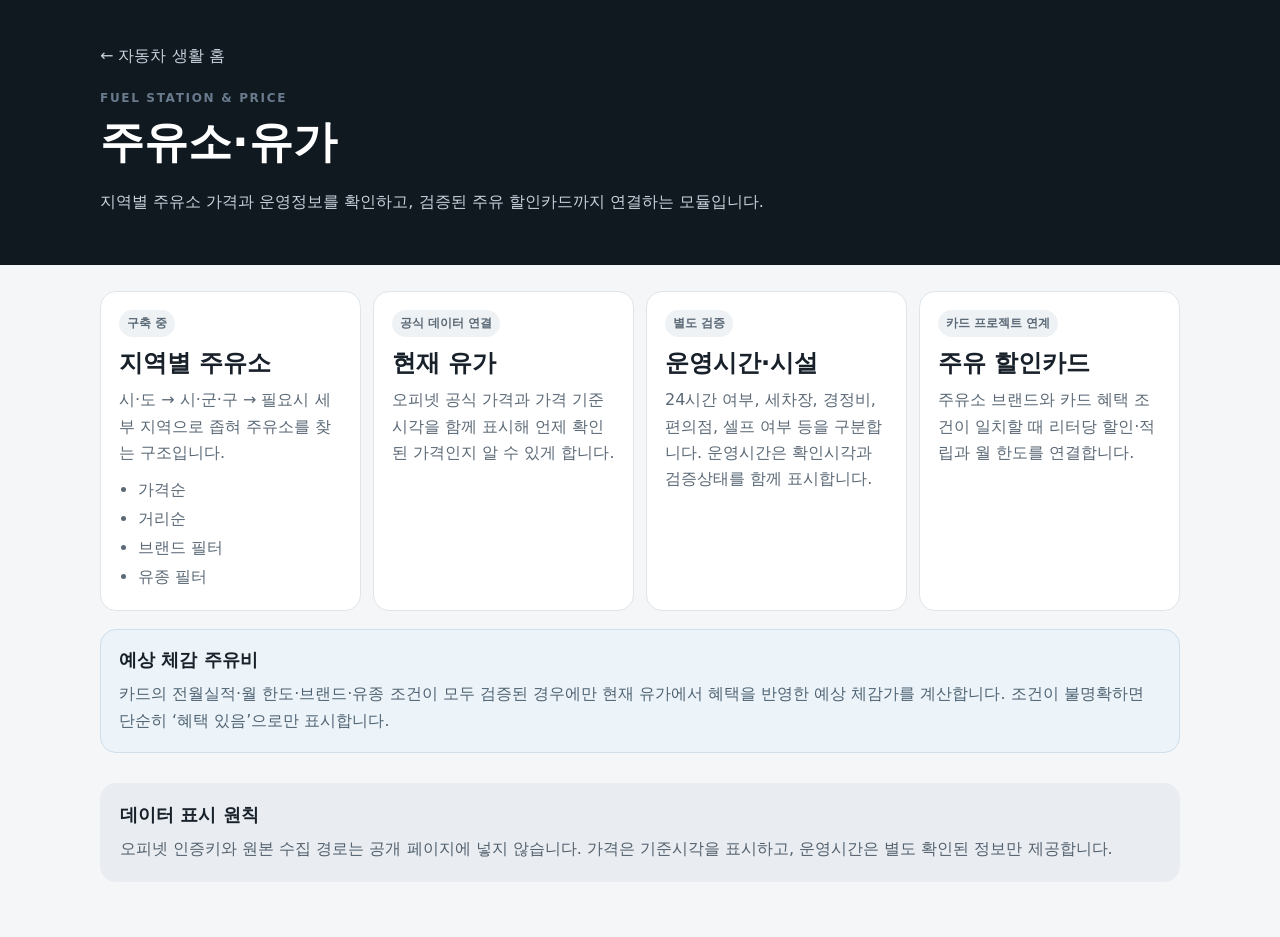
==== fuel/index.html @ f7895297 "Add fuel and vehicle purchase service categories" ====
<!doctype html>
<html lang="ko">
<head>
  <meta charset="utf-8">
  <meta name="viewport" content="width=device-width,initial-scale=1">
  <meta name="description" content="지역별 주유소 위치, 유가, 운영정보와 주유 할인카드를 연결하는 자동차 생활 가이드">
  <title>주유소·유가 가이드</title>
  <link rel="stylesheet" href="../styles.css?v=20261010a">
</head>
<body>
  <header class="module-hero">
    <div class="wrap">
      <a class="back-link" href="../">← 자동차 생활 홈</a>
      <p class="eyebrow">FUEL STATION & PRICE</p>
      <h1>주유소·유가</h1>
      <p class="hero-copy">지역별 주유소 가격과 운영정보를 확인하고, 검증된 주유 할인카드까지 연결하는 모듈입니다.</p>
    </div>
  </header>
  <main class="wrap module-main">
    <section class="module-grid">
      <article class="module-card">
        <span class="status-chip">구축 중</span>
        <h2>지역별 주유소</h2>
        <p>시·도 → 시·군·구 → 필요시 세부 지역으로 좁혀 주유소를 찾는 구조입니다.</p>
        <ul class="module-list"><li>가격순</li><li>거리순</li><li>브랜드 필터</li><li>유종 필터</li></ul>
      </article>
      <article class="module-card">
        <span class="status-chip">공식 데이터 연결</span>
        <h2>현재 유가</h2>
        <p>오피넷 공식 가격과 가격 기준시각을 함께 표시해 언제 확인된 가격인지 알 수 있게 합니다.</p>
      </article>
      <article class="module-card">
        <span class="status-chip">별도 검증</span>
        <h2>운영시간·시설</h2>
        <p>24시간 여부, 세차장, 경정비, 편의점, 셀프 여부 등을 구분합니다. 운영시간은 확인시각과 검증상태를 함께 표시합니다.</p>
      </article>
      <article class="module-card">
        <span class="status-chip">카드 프로젝트 연계</span>
        <h2>주유 할인카드</h2>
        <p>주유소 브랜드와 카드 혜택 조건이 일치할 때 리터당 할인·적립과 월 한도를 연결합니다.</p>
      </article>
    </section>

    <section class="module-note">
      <h2>예상 체감 주유비</h2>
      <p>카드의 전월실적·월 한도·브랜드·유종 조건이 모두 검증된 경우에만 현재 유가에서 혜택을 반영한 예상 체감가를 계산합니다. 조건이 불명확하면 단순히 ‘혜택 있음’으로만 표시합니다.</p>
    </section>

    <section class="safety-note">
      <h2>데이터 표시 원칙</h2>
      <p>오피넷 인증키와 원본 수집 경로는 공개 페이지에 넣지 않습니다. 가격은 기준시각을 표시하고, 운영시간은 별도 확인된 정보만 제공합니다.</p>
    </section>
  </main>
</body>
</html>
---- styles.css ----
*{box-sizing:border-box}html{font-family:Inter,Pretendard,"Noto Sans KR",system-ui,-apple-system,sans-serif;color:#18202a;background:#f4f6f8}body{margin:0}.wrap{width:min(1080px,calc(100% - 36px));margin:0 auto}.hero,.detail-hero{background:#101820;color:white;padding:54px 0 38px}.eyebrow{font-size:12px;font-weight:800;letter-spacing:.14em;color:#6a7b8d;margin:0 0 8px}.hero .eyebrow,.detail-hero .eyebrow{color:#9fb2c5}.hero h1,.detail-hero h1{font-size:clamp(30px,5vw,48px);margin:0}.hero-copy{color:#c8d2dc;max-width:760px;line-height:1.7}.search-box{display:block;margin-top:24px}.search-box input{width:100%;font:inherit;font-size:17px;padding:16px 18px;border:0;border-radius:14px;outline:none}.toolbar{padding:24px 0 14px}.tabs,.topic-strip{display:flex;gap:8px;flex-wrap:wrap}.tab,.topic-strip button{border:1px solid #d8dee5;background:white;border-radius:999px;padding:10px 15px;cursor:pointer}.tab.is-active{background:#16212c;color:white;border-color:#16212c}.selects{display:grid;grid-template-columns:repeat(3,1fr);gap:10px;margin-top:14px}.selects select{font:inherit;padding:12px;border:1px solid #d8dee5;border-radius:10px;background:white}.topic-strip{padding:6px 0 24px}.section-head{display:flex;align-items:end;justify-content:space-between;margin:10px 0 14px}.section-head h2{margin:0}.count{color:#687787}.cards{display:grid;grid-template-columns:repeat(auto-fit,minmax(235px,1fr));gap:13px}.card-link{display:block;color:inherit;text-decoration:none;border-radius:16px}.card{height:100%;background:white;border:1px solid #e0e5ea;border-radius:16px;padding:18px;box-shadow:0 1px 0 rgba(0,0,0,.02);transition:transform .16s ease,border-color .16s ease,box-shadow .16s ease}.card-link:hover .card{transform:translateY(-2px);border-color:#a9bfd2;box-shadow:0 8px 24px rgba(16,24,32,.08)}.card-link:focus-visible{outline:3px solid #79a8cf;outline-offset:3px}.card-link:focus-visible .card{border-color:#79a8cf}.pill{display:inline-block;font-size:12px;font-weight:700;padding:5px 8px;border-radius:999px;background:#eef2f5;color:#526170}.priority{background:#e8f2ff;color:#175ca6}.card h3{font-size:19px;margin:12px 0 5px}.generation{font-weight:700}.meta{color:#6c7885;font-size:14px;margin-top:6px}.aliases{color:#82909e;font-size:13px;line-height:1.6;margin-top:10px}.card-action{display:inline-block;margin-top:16px;color:#174f84;font-weight:750}.card-link:hover .card-action{text-decoration:underline}.safety-note{background:#e9edf1;border-radius:16px;padding:20px;margin:30px 0 55px}.safety-note h2{font-size:18px;margin:0 0 8px}.safety-note p{margin:0;line-height:1.7;color:#53606d}.empty{grid-column:1/-1;background:white;border-radius:16px;padding:30px;text-align:center;color:#697785}.sr-only{position:absolute;width:1px;height:1px;padding:0;margin:-1px;overflow:hidden;clip:rect(0,0,0,0);white-space:nowrap;border:0}
.back-link{display:inline-block;color:#c8d2dc;text-decoration:none;margin-bottom:24px}.detail-main{padding-top:24px}.detail-panel,.recall-card{background:white;border:1px solid #e0e5ea;border-radius:18px;padding:22px;margin-bottom:16px}.detail-panel h2,.recall-card h2{margin:0 0 8px}.detail-panel p,.recall-card p{line-height:1.7;color:#52606e}.status-row{display:flex;align-items:center;gap:8px;margin-top:12px}.status-dot{width:9px;height:9px;border-radius:50%;background:#d89114}.recall-card{display:grid;grid-template-columns:1fr auto;gap:24px;border-color:#f0c36a;background:#fffaf0}.recall-side{display:flex;flex-direction:column;align-items:flex-end;justify-content:center;gap:10px}.recall-status{font-weight:800;color:#7b5310}.disabled-action{border:1px solid #d9c79f;background:#f8f1e4;color:#81755d;border-radius:10px;padding:10px 12px}.maintenance-grid{display:grid;grid-template-columns:repeat(auto-fit,minmax(260px,1fr));gap:12px}.maintenance-card{background:white;border:1px solid #e0e5ea;border-radius:16px;padding:18px}.maintenance-top{display:flex;flex-wrap:wrap;gap:6px}.maintenance-card h3{margin:14px 0 7px}.maintenance-card p{color:#5a6875;line-height:1.65;margin:0 0 12px}.safety-pill{font-size:12px;font-weight:800;border-radius:999px;padding:5px 8px}.safety-owner{background:#eaf6ee;color:#2e6d42}.safety-shop{background:#fff2d9;color:#7a5614}.safety-pro{background:#f7e7e7;color:#8a3535}.source-tags{display:flex;flex-wrap:wrap;gap:8px;margin-top:12px}.source-tags span{background:#eef2f5;border-radius:999px;padding:8px 11px;font-size:13px;color:#4d5b68}
@media(max-width:680px){.hero,.detail-hero{padding-top:38px}.selects{grid-template-columns:1fr}.section-head{align-items:start;flex-direction:column;gap:4px}.recall-card{grid-template-columns:1fr}.recall-side{align-items:flex-start}}

.recall-records{display:grid;gap:10px;margin-top:16px}.recall-record{background:#fff;border:1px solid #ecd9ae;border-radius:12px;padding:14px}.recall-record-head{display:flex;gap:12px;justify-content:space-between;align-items:flex-start}.recall-record-head span{font-size:12px;color:#8b7650;white-space:nowrap}.recall-record p{margin:8px 0;color:#5f5544}.remedy{font-size:14px;color:#5c513f}.recall-record .meta{margin-top:6px}
@media(max-width:680px){.recall-record-head{flex-direction:column;gap:4px}}

.video-groups{display:grid;grid-template-columns:1fr 1fr;gap:14px;margin-bottom:24px}.video-group{background:white;border:1px solid #e0e5ea;border-radius:18px;padding:18px}.video-group>h3{margin:0 0 8px}.video-preferred{font-size:13px;color:#647382;margin-bottom:12px}.video-list{display:grid;gap:10px}.video-card{border:1px solid #e1e6eb;border-radius:14px;padding:14px;background:#fafbfc}.video-top{display:flex;gap:6px;flex-wrap:wrap}.video-card h3{margin:10px 0 4px;font-size:16px}.video-channel{font-size:13px;font-weight:700;color:#566574;margin:0 0 8px}.video-summary{font-size:14px;color:#64717d;line-height:1.55;margin:0}.video-metrics{display:flex;gap:8px;flex-wrap:wrap;margin-top:10px}.video-metrics span{font-size:12px;color:#596775;background:#eef2f5;border-radius:999px;padding:5px 8px}.video-link{color:inherit;text-decoration:none}.video-link:hover .video-card{border-color:#aac7df}.video-empty{border:1px dashed #ccd5dd;border-radius:12px;padding:18px;color:#71808e;text-align:center;font-size:14px}
@media(max-width:760px){.video-groups{grid-template-columns:1fr}}

.spec-summary{display:grid;gap:8px;margin:14px 0}.spec-row{background:#f5f7f9;border:1px solid #e2e7eb;border-radius:10px;padding:10px 12px;color:#455361;font-size:14px}

.variant-panel{background:white;border:1px solid #cfd9e2;border-radius:18px;padding:22px;margin-bottom:16px}.variant-panel-head{display:flex;justify-content:space-between;align-items:end}.variant-panel h2{margin:0}.variant-warning{margin:10px 0 16px;color:#52606e;line-height:1.65}.variant-grid{display:grid;grid-template-columns:repeat(auto-fit,minmax(240px,1fr));gap:10px}.variant-card{border:1px solid #dfe5ea;border-radius:14px;padding:15px;background:#fafbfc}.variant-card.is-primary{border-color:#7aa7ca;background:#f4f9fd}.variant-card-head{display:flex;justify-content:space-between;gap:8px;align-items:center}.variant-primary,.variant-status{font-size:12px;font-weight:800;border-radius:999px;padding:5px 8px}.variant-primary{background:#dceefe;color:#185b91}.variant-status{background:#eef2f5;color:#61707d}.variant-card h3{font-size:16px;margin:11px 0 8px}.variant-card p{font-size:13px;color:#697785;line-height:1.55;margin:10px 0 0}.variant-facts{display:flex;gap:6px;flex-wrap:wrap}.variant-facts span{font-size:12px;background:white;border:1px solid #dfe5ea;border-radius:999px;padding:5px 8px;color:#4e5d6a}.maintenance-scope{font-size:12px;font-weight:750;color:#4f6476;background:#f1f5f8;border-radius:8px;padding:7px 9px;margin:0 0 10px}

.service-section{padding:28px 0 8px}.service-grid{display:grid;grid-template-columns:repeat(3,1fr);gap:12px;margin-bottom:22px}.service-card{display:block;text-decoration:none;color:inherit;background:white;border:1px solid #dce3e9;border-radius:18px;padding:20px;transition:transform .16s ease,border-color .16s ease,box-shadow .16s ease}.service-card:hover{transform:translateY(-2px);border-color:#9fb9cf;box-shadow:0 8px 24px rgba(16,24,32,.07)}.service-card.is-current{border-color:#8cb3d2;background:#f6fbff}.service-kicker{font-size:11px;font-weight:850;letter-spacing:.11em;color:#718497}.service-card h3{margin:8px 0 7px;font-size:20px}.service-card p{margin:0;color:#5b6976;line-height:1.6}.service-action{display:inline-block;margin-top:14px;color:#175b91;font-weight:800;font-size:14px}.module-hero{background:#101820;color:white;padding:46px 0 34px}.module-hero h1{margin:0;font-size:clamp(30px,5vw,44px)}.module-main{padding-top:26px}.module-grid{display:grid;grid-template-columns:repeat(auto-fit,minmax(230px,1fr));gap:12px}.module-card{background:white;border:1px solid #e0e5ea;border-radius:16px;padding:18px}.module-card h2,.module-card h3{margin:0 0 8px}.module-card p{margin:0;color:#5b6976;line-height:1.65}.module-list{margin:10px 0 0;padding-left:19px;color:#5b6976;line-height:1.8}.module-note{background:#edf4f9;border:1px solid #cedeea;border-radius:16px;padding:18px;margin:18px 0}.module-note h2{font-size:18px;margin:0 0 8px}.module-note p{margin:0;color:#4f6373;line-height:1.7}.status-chip{display:inline-block;font-size:12px;font-weight:800;padding:5px 8px;border-radius:999px;background:#eef2f5;color:#5b6976;margin-bottom:10px}
@media(max-width:760px){.service-grid{grid-template-columns:1fr}}
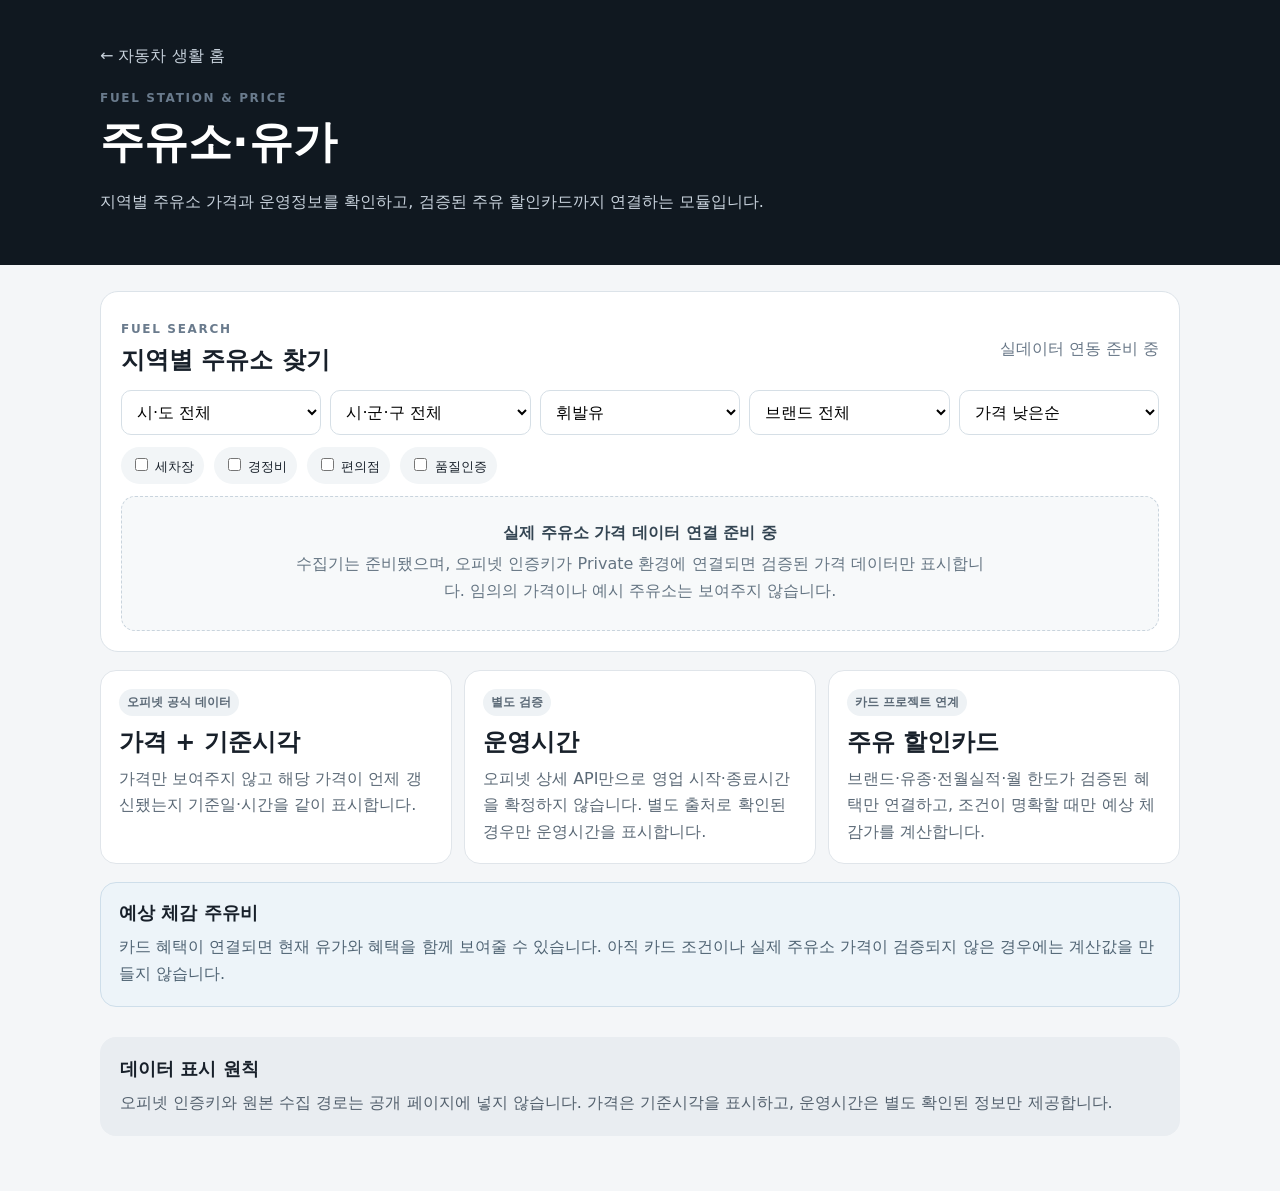
==== commit b7b6a753: "Add fuel search UI and public data contract" ====
--- a/fuel/index.html
+++ b/fuel/index.html
@@ -5,7 +5,7 @@
   <meta name="viewport" content="width=device-width,initial-scale=1">
   <meta name="description" content="지역별 주유소 위치, 유가, 운영정보와 주유 할인카드를 연결하는 자동차 생활 가이드">
   <title>주유소·유가 가이드</title>
-  <link rel="stylesheet" href="../styles.css?v=20261010a">
+  <link rel="stylesheet" href="../styles.css?v=20261010b">
 </head>
 <body>
   <header class="module-hero">
@@ -17,39 +17,40 @@
     </div>
   </header>
   <main class="wrap module-main">
-    <section class="module-grid">
-      <article class="module-card">
-        <span class="status-chip">구축 중</span>
-        <h2>지역별 주유소</h2>
-        <p>시·도 → 시·군·구 → 필요시 세부 지역으로 좁혀 주유소를 찾는 구조입니다.</p>
-        <ul class="module-list"><li>가격순</li><li>거리순</li><li>브랜드 필터</li><li>유종 필터</li></ul>
-      </article>
-      <article class="module-card">
-        <span class="status-chip">공식 데이터 연결</span>
-        <h2>현재 유가</h2>
-        <p>오피넷 공식 가격과 가격 기준시각을 함께 표시해 언제 확인된 가격인지 알 수 있게 합니다.</p>
-      </article>
-      <article class="module-card">
-        <span class="status-chip">별도 검증</span>
-        <h2>운영시간·시설</h2>
-        <p>24시간 여부, 세차장, 경정비, 편의점, 셀프 여부 등을 구분합니다. 운영시간은 확인시각과 검증상태를 함께 표시합니다.</p>
-      </article>
-      <article class="module-card">
-        <span class="status-chip">카드 프로젝트 연계</span>
-        <h2>주유 할인카드</h2>
-        <p>주유소 브랜드와 카드 혜택 조건이 일치할 때 리터당 할인·적립과 월 한도를 연결합니다.</p>
-      </article>
+    <section class="fuel-search-panel" aria-labelledby="fuelSearchTitle">
+      <div class="section-head">
+        <div><p class="eyebrow">FUEL SEARCH</p><h2 id="fuelSearchTitle">지역별 주유소 찾기</h2></div>
+        <p id="fuelUpdated" class="count"></p>
+      </div>
+      <div class="fuel-filters">
+        <select id="fuelSido" aria-label="시도"><option value="">시·도 전체</option></select>
+        <select id="fuelSigungu" aria-label="시군구"><option value="">시·군·구 전체</option></select>
+        <select id="fuelProduct" aria-label="유종">
+          <option value="B027">휘발유</option><option value="D047">경유</option>
+          <option value="B034">고급휘발유</option><option value="K015">LPG</option>
+        </select>
+        <select id="fuelBrand" aria-label="브랜드"><option value="">브랜드 전체</option></select>
+        <select id="fuelSort" aria-label="정렬"><option value="price">가격 낮은순</option><option value="name">이름순</option></select>
+      </div>
+      <div class="fuel-quick-filters">
+        <label><input id="filterCarWash" type="checkbox"> 세차장</label>
+        <label><input id="filterMaintenance" type="checkbox"> 경정비</label>
+        <label><input id="filterConvenience" type="checkbox"> 편의점</label>
+        <label><input id="filterQuality" type="checkbox"> 품질인증</label>
+      </div>
+      <div id="fuelSummary" class="fuel-summary" aria-live="polite"></div>
+      <div id="fuelResults" class="fuel-results" aria-live="polite"></div>
     </section>
 
-    <section class="module-note">
-      <h2>예상 체감 주유비</h2>
-      <p>카드의 전월실적·월 한도·브랜드·유종 조건이 모두 검증된 경우에만 현재 유가에서 혜택을 반영한 예상 체감가를 계산합니다. 조건이 불명확하면 단순히 ‘혜택 있음’으로만 표시합니다.</p>
+    <section class="module-grid">
+      <article class="module-card"><span class="status-chip">오피넷 공식 데이터</span><h2>가격 + 기준시각</h2><p>가격만 보여주지 않고 해당 가격이 언제 갱신됐는지 기준일·시간을 같이 표시합니다.</p></article>
+      <article class="module-card"><span class="status-chip">별도 검증</span><h2>운영시간</h2><p>오피넷 상세 API만으로 영업 시작·종료시간을 확정하지 않습니다. 별도 출처로 확인된 경우만 운영시간을 표시합니다.</p></article>
+      <article class="module-card"><span class="status-chip">카드 프로젝트 연계</span><h2>주유 할인카드</h2><p>브랜드·유종·전월실적·월 한도가 검증된 혜택만 연결하고, 조건이 명확할 때만 예상 체감가를 계산합니다.</p></article>
     </section>
 
-    <section class="safety-note">
-      <h2>데이터 표시 원칙</h2>
-      <p>오피넷 인증키와 원본 수집 경로는 공개 페이지에 넣지 않습니다. 가격은 기준시각을 표시하고, 운영시간은 별도 확인된 정보만 제공합니다.</p>
-    </section>
+    <section class="module-note"><h2>예상 체감 주유비</h2><p>카드 혜택이 연결되면 현재 유가와 혜택을 함께 보여줄 수 있습니다. 아직 카드 조건이나 실제 주유소 가격이 검증되지 않은 경우에는 계산값을 만들지 않습니다.</p></section>
+    <section class="safety-note"><h2>데이터 표시 원칙</h2><p>오피넷 인증키와 원본 수집 경로는 공개 페이지에 넣지 않습니다. 가격은 기준시각을 표시하고, 운영시간은 별도 확인된 정보만 제공합니다.</p></section>
   </main>
+  <script src="./fuel.js?v=20261010b"></script>
 </body>
 </html>
--- a/styles.css
+++ b/styles.css
@@ -14,3 +14,5 @@
 
 .service-section{padding:28px 0 8px}.service-grid{display:grid;grid-template-columns:repeat(3,1fr);gap:12px;margin-bottom:22px}.service-card{display:block;text-decoration:none;color:inherit;background:white;border:1px solid #dce3e9;border-radius:18px;padding:20px;transition:transform .16s ease,border-color .16s ease,box-shadow .16s ease}.service-card:hover{transform:translateY(-2px);border-color:#9fb9cf;box-shadow:0 8px 24px rgba(16,24,32,.07)}.service-card.is-current{border-color:#8cb3d2;background:#f6fbff}.service-kicker{font-size:11px;font-weight:850;letter-spacing:.11em;color:#718497}.service-card h3{margin:8px 0 7px;font-size:20px}.service-card p{margin:0;color:#5b6976;line-height:1.6}.service-action{display:inline-block;margin-top:14px;color:#175b91;font-weight:800;font-size:14px}.module-hero{background:#101820;color:white;padding:46px 0 34px}.module-hero h1{margin:0;font-size:clamp(30px,5vw,44px)}.module-main{padding-top:26px}.module-grid{display:grid;grid-template-columns:repeat(auto-fit,minmax(230px,1fr));gap:12px}.module-card{background:white;border:1px solid #e0e5ea;border-radius:16px;padding:18px}.module-card h2,.module-card h3{margin:0 0 8px}.module-card p{margin:0;color:#5b6976;line-height:1.65}.module-list{margin:10px 0 0;padding-left:19px;color:#5b6976;line-height:1.8}.module-note{background:#edf4f9;border:1px solid #cedeea;border-radius:16px;padding:18px;margin:18px 0}.module-note h2{font-size:18px;margin:0 0 8px}.module-note p{margin:0;color:#4f6373;line-height:1.7}.status-chip{display:inline-block;font-size:12px;font-weight:800;padding:5px 8px;border-radius:999px;background:#eef2f5;color:#5b6976;margin-bottom:10px}
 @media(max-width:760px){.service-grid{grid-template-columns:1fr}}
+
+.fuel-search-panel{background:white;border:1px solid #dce3e9;border-radius:18px;padding:20px;margin-bottom:18px}.fuel-filters{display:grid;grid-template-columns:repeat(5,minmax(0,1fr));gap:9px}.fuel-filters select{font:inherit;padding:11px;border:1px solid #d6dfe6;border-radius:10px;background:white}.fuel-quick-filters{display:flex;gap:10px;flex-wrap:wrap;margin:12px 0}.fuel-quick-filters label{font-size:13px;background:#f2f5f7;border-radius:999px;padding:8px 10px}.fuel-summary{color:#657482;font-size:14px;margin:8px 0 12px}.fuel-results{display:grid;grid-template-columns:repeat(auto-fit,minmax(260px,1fr));gap:11px}.fuel-card{border:1px solid #e0e5ea;border-radius:15px;padding:16px;background:#fafbfc}.fuel-card-top{display:flex;align-items:center;justify-content:space-between;gap:8px}.fuel-price{font-size:20px;font-weight:850;color:#174f84}.fuel-card h3{margin:11px 0 5px}.fuel-address{margin:0 0 10px;color:#536371;line-height:1.5}.fuel-meta{font-size:12px;color:#72808d;margin-top:5px}.fuel-tags{display:flex;gap:6px;flex-wrap:wrap;margin-top:11px}.fuel-tags span{font-size:11px;border-radius:999px;padding:5px 7px;background:#eaf0f4;color:#556573}.fuel-card-benefit{margin-top:12px;border-top:1px solid #e4e9ed;padding-top:10px;font-size:12px;color:#6b7986}.fuel-empty{grid-column:1/-1;background:#f7f9fa;border:1px dashed #c9d4dd;border-radius:14px;padding:26px;text-align:center;color:#647482}.fuel-empty strong{display:block;color:#344552;margin-bottom:7px}.fuel-empty p{max-width:700px;margin:0 auto;line-height:1.65}@media(max-width:900px){.fuel-filters{grid-template-columns:repeat(2,1fr)}}@media(max-width:560px){.fuel-filters{grid-template-columns:1fr}}
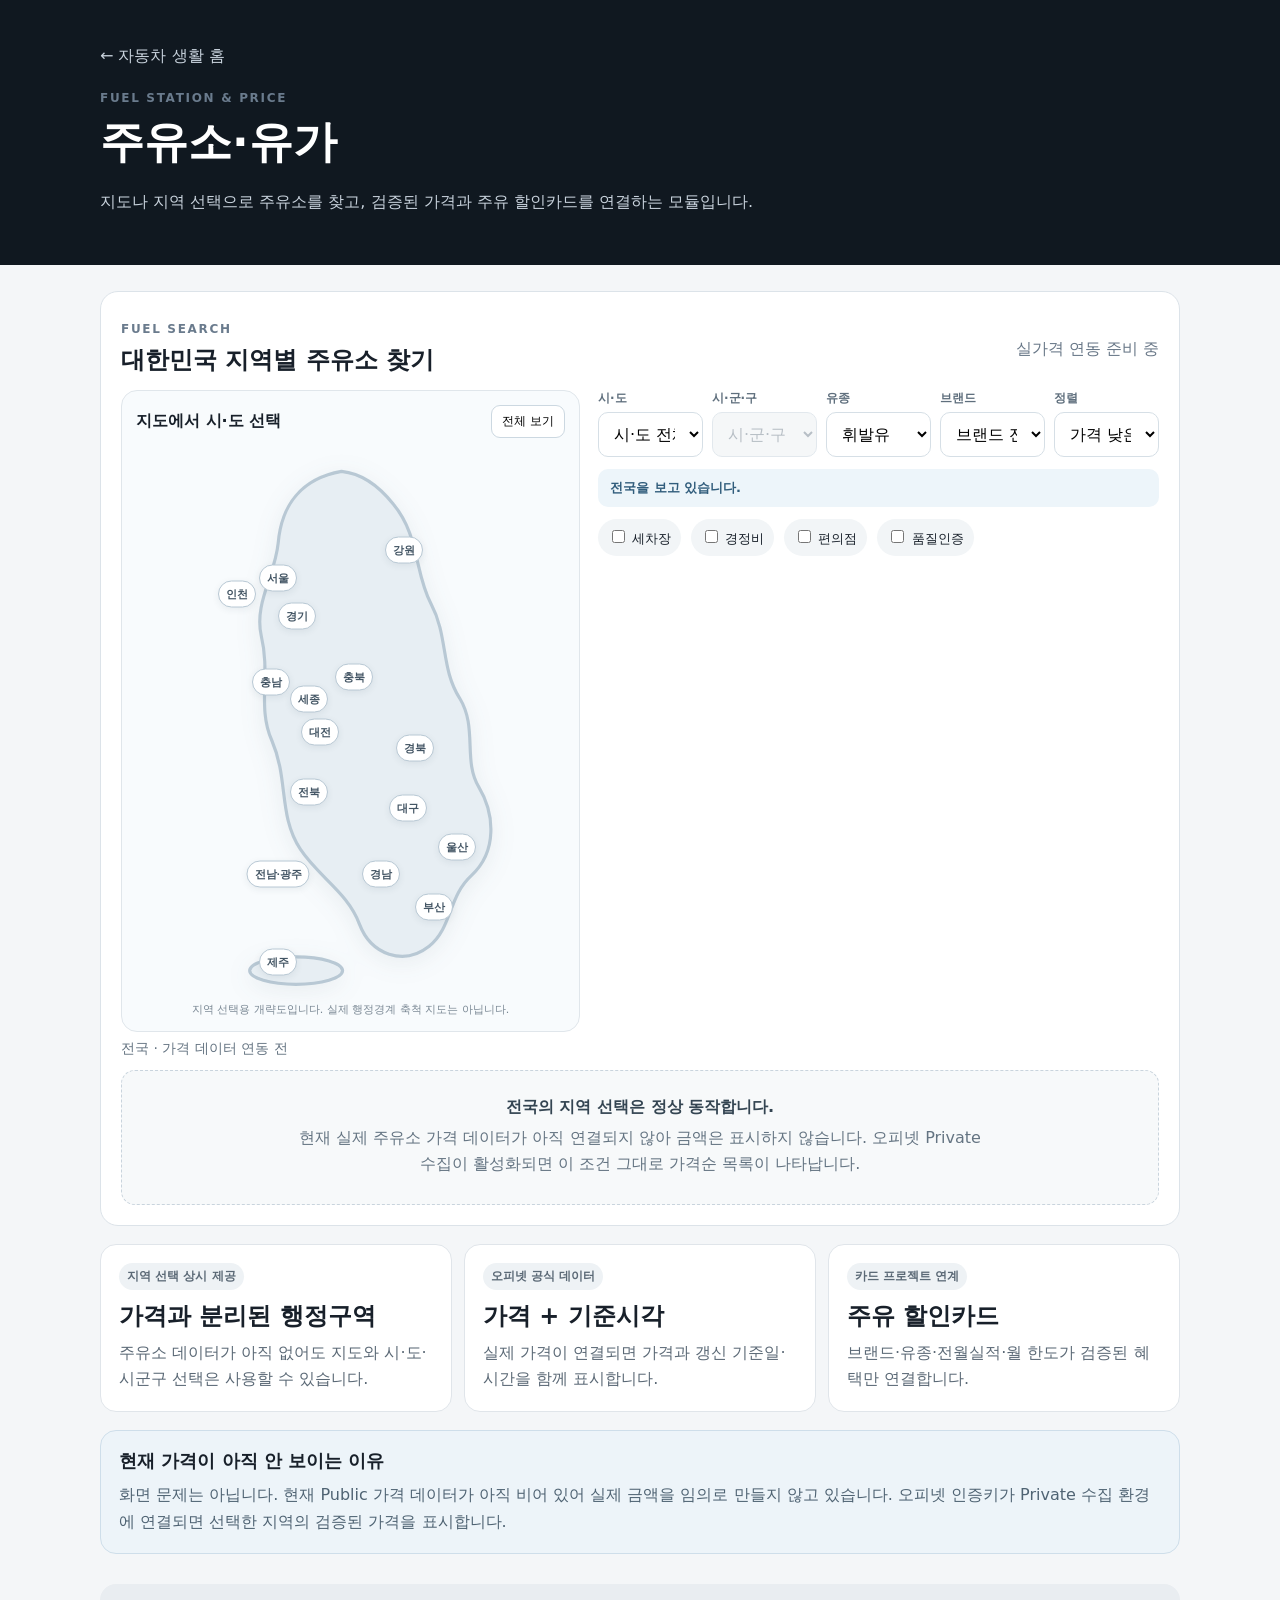
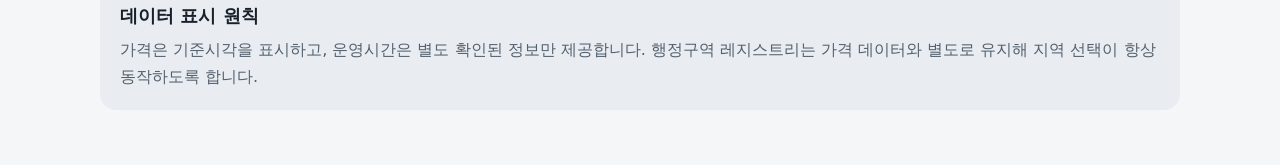
==== commit 795b27c7: "Add Korea fuel map and independent region selectors" ====
--- a/fuel/index.html
+++ b/fuel/index.html
@@ -5,7 +5,7 @@
   <meta name="viewport" content="width=device-width,initial-scale=1">
   <meta name="description" content="지역별 주유소 위치, 유가, 운영정보와 주유 할인카드를 연결하는 자동차 생활 가이드">
   <title>주유소·유가 가이드</title>
-  <link rel="stylesheet" href="../styles.css?v=20261010b">
+  <link rel="stylesheet" href="../styles.css?v=20261010-map1">
 </head>
 <body>
   <header class="module-hero">
@@ -13,44 +13,96 @@
       <a class="back-link" href="../">← 자동차 생활 홈</a>
       <p class="eyebrow">FUEL STATION & PRICE</p>
       <h1>주유소·유가</h1>
-      <p class="hero-copy">지역별 주유소 가격과 운영정보를 확인하고, 검증된 주유 할인카드까지 연결하는 모듈입니다.</p>
+      <p class="hero-copy">지도나 지역 선택으로 주유소를 찾고, 검증된 가격과 주유 할인카드를 연결하는 모듈입니다.</p>
     </div>
   </header>
+
   <main class="wrap module-main">
     <section class="fuel-search-panel" aria-labelledby="fuelSearchTitle">
       <div class="section-head">
-        <div><p class="eyebrow">FUEL SEARCH</p><h2 id="fuelSearchTitle">지역별 주유소 찾기</h2></div>
+        <div><p class="eyebrow">FUEL SEARCH</p><h2 id="fuelSearchTitle">대한민국 지역별 주유소 찾기</h2></div>
         <p id="fuelUpdated" class="count"></p>
       </div>
-      <div class="fuel-filters">
-        <select id="fuelSido" aria-label="시도"><option value="">시·도 전체</option></select>
-        <select id="fuelSigungu" aria-label="시군구"><option value="">시·군·구 전체</option></select>
-        <select id="fuelProduct" aria-label="유종">
-          <option value="B027">휘발유</option><option value="D047">경유</option>
-          <option value="B034">고급휘발유</option><option value="K015">LPG</option>
-        </select>
-        <select id="fuelBrand" aria-label="브랜드"><option value="">브랜드 전체</option></select>
-        <select id="fuelSort" aria-label="정렬"><option value="price">가격 낮은순</option><option value="name">이름순</option></select>
+
+      <div class="fuel-region-layout">
+        <section class="korea-map-panel" aria-labelledby="koreaMapTitle">
+          <div class="korea-map-title">
+            <strong id="koreaMapTitle">지도에서 시·도 선택</strong>
+            <button id="clearMapRegion" type="button">전체 보기</button>
+          </div>
+          <div class="korea-map-canvas" role="group" aria-label="대한민국 시도 선택 지도">
+            <svg class="korea-map-outline" viewBox="0 0 360 520" aria-hidden="true">
+              <path d="M171 24
+                C132 31 114 57 111 92
+                C108 123 88 149 95 180
+                C104 217 91 248 105 279
+                C121 316 111 350 132 382
+                C149 408 177 423 188 453
+                C199 482 230 493 254 474
+                C276 456 272 427 294 407
+                C319 384 316 348 301 323
+                C286 298 300 267 283 239
+                C265 211 272 180 256 150
+                C240 120 245 85 220 55
+                C205 36 190 26 171 24Z"/>
+              <ellipse cx="128" cy="497" rx="44" ry="13"/>
+            </svg>
+            <button class="map-region-button" type="button" data-sido="서울특별시" style="left:31%;top:24%;" aria-pressed="false">서울</button>
+          <button class="map-region-button" type="button" data-sido="부산광역시" style="left:72%;top:84%;" aria-pressed="false">부산</button>
+          <button class="map-region-button" type="button" data-sido="대구광역시" style="left:65%;top:66%;" aria-pressed="false">대구</button>
+          <button class="map-region-button" type="button" data-sido="인천광역시" style="left:20%;top:27%;" aria-pressed="false">인천</button>
+          <button class="map-region-button" type="button" data-sido="대전광역시" style="left:42%;top:52%;" aria-pressed="false">대전</button>
+          <button class="map-region-button" type="button" data-sido="울산광역시" style="left:78%;top:73%;" aria-pressed="false">울산</button>
+          <button class="map-region-button" type="button" data-sido="세종특별자치시" style="left:39%;top:46%;" aria-pressed="false">세종</button>
+          <button class="map-region-button" type="button" data-sido="경기도" style="left:36%;top:31%;" aria-pressed="false">경기</button>
+          <button class="map-region-button" type="button" data-sido="강원특별자치도" style="left:64%;top:19%;" aria-pressed="false">강원</button>
+          <button class="map-region-button" type="button" data-sido="충청북도" style="left:51%;top:42%;" aria-pressed="false">충북</button>
+          <button class="map-region-button" type="button" data-sido="충청남도" style="left:29%;top:43%;" aria-pressed="false">충남</button>
+          <button class="map-region-button" type="button" data-sido="전북특별자치도" style="left:39%;top:63%;" aria-pressed="false">전북</button>
+          <button class="map-region-button" type="button" data-sido="전남광주통합특별시" style="left:31%;top:78%;" aria-pressed="false">전남·광주</button>
+          <button class="map-region-button" type="button" data-sido="경상북도" style="left:67%;top:55%;" aria-pressed="false">경북</button>
+          <button class="map-region-button" type="button" data-sido="경상남도" style="left:58%;top:78%;" aria-pressed="false">경남</button>
+          <button class="map-region-button" type="button" data-sido="제주특별자치도" style="left:31%;top:94%;" aria-pressed="false">제주</button>
+          </div>
+          <p class="map-note">지역 선택용 개략도입니다. 실제 행정경계 축척 지도는 아닙니다.</p>
+        </section>
+
+        <section class="fuel-region-controls" aria-label="지역과 유종 필터">
+          <div class="fuel-filters">
+            <label><span>시·도</span><select id="fuelSido" aria-label="시도"><option value="">시·도 전체</option></select></label>
+            <label><span>시·군·구</span><select id="fuelSigungu" aria-label="시군구"><option value="">시·군·구 전체</option></select></label>
+            <label><span>유종</span><select id="fuelProduct" aria-label="유종">
+              <option value="B027">휘발유</option><option value="D047">경유</option>
+              <option value="B034">고급휘발유</option><option value="K015">LPG</option>
+            </select></label>
+            <label><span>브랜드</span><select id="fuelBrand" aria-label="브랜드"><option value="">브랜드 전체</option></select></label>
+            <label><span>정렬</span><select id="fuelSort" aria-label="정렬"><option value="price">가격 낮은순</option><option value="name">이름순</option></select></label>
+          </div>
+
+          <div id="regionSelectionStatus" class="region-selection-status">전국을 보고 있습니다.</div>
+
+          <div class="fuel-quick-filters">
+            <label><input id="filterCarWash" type="checkbox"> 세차장</label>
+            <label><input id="filterMaintenance" type="checkbox"> 경정비</label>
+            <label><input id="filterConvenience" type="checkbox"> 편의점</label>
+            <label><input id="filterQuality" type="checkbox"> 품질인증</label>
+          </div>
+        </section>
       </div>
-      <div class="fuel-quick-filters">
-        <label><input id="filterCarWash" type="checkbox"> 세차장</label>
-        <label><input id="filterMaintenance" type="checkbox"> 경정비</label>
-        <label><input id="filterConvenience" type="checkbox"> 편의점</label>
-        <label><input id="filterQuality" type="checkbox"> 품질인증</label>
-      </div>
+
       <div id="fuelSummary" class="fuel-summary" aria-live="polite"></div>
       <div id="fuelResults" class="fuel-results" aria-live="polite"></div>
     </section>
 
     <section class="module-grid">
-      <article class="module-card"><span class="status-chip">오피넷 공식 데이터</span><h2>가격 + 기준시각</h2><p>가격만 보여주지 않고 해당 가격이 언제 갱신됐는지 기준일·시간을 같이 표시합니다.</p></article>
-      <article class="module-card"><span class="status-chip">별도 검증</span><h2>운영시간</h2><p>오피넷 상세 API만으로 영업 시작·종료시간을 확정하지 않습니다. 별도 출처로 확인된 경우만 운영시간을 표시합니다.</p></article>
-      <article class="module-card"><span class="status-chip">카드 프로젝트 연계</span><h2>주유 할인카드</h2><p>브랜드·유종·전월실적·월 한도가 검증된 혜택만 연결하고, 조건이 명확할 때만 예상 체감가를 계산합니다.</p></article>
+      <article class="module-card"><span class="status-chip">지역 선택 상시 제공</span><h2>가격과 분리된 행정구역</h2><p>주유소 데이터가 아직 없어도 지도와 시·도·시군구 선택은 사용할 수 있습니다.</p></article>
+      <article class="module-card"><span class="status-chip">오피넷 공식 데이터</span><h2>가격 + 기준시각</h2><p>실제 가격이 연결되면 가격과 갱신 기준일·시간을 함께 표시합니다.</p></article>
+      <article class="module-card"><span class="status-chip">카드 프로젝트 연계</span><h2>주유 할인카드</h2><p>브랜드·유종·전월실적·월 한도가 검증된 혜택만 연결합니다.</p></article>
     </section>
 
-    <section class="module-note"><h2>예상 체감 주유비</h2><p>카드 혜택이 연결되면 현재 유가와 혜택을 함께 보여줄 수 있습니다. 아직 카드 조건이나 실제 주유소 가격이 검증되지 않은 경우에는 계산값을 만들지 않습니다.</p></section>
-    <section class="safety-note"><h2>데이터 표시 원칙</h2><p>오피넷 인증키와 원본 수집 경로는 공개 페이지에 넣지 않습니다. 가격은 기준시각을 표시하고, 운영시간은 별도 확인된 정보만 제공합니다.</p></section>
+    <section class="module-note"><h2>현재 가격이 아직 안 보이는 이유</h2><p>화면 문제는 아닙니다. 현재 Public 가격 데이터가 아직 비어 있어 실제 금액을 임의로 만들지 않고 있습니다. 오피넷 인증키가 Private 수집 환경에 연결되면 선택한 지역의 검증된 가격을 표시합니다.</p></section>
+    <section class="safety-note"><h2>데이터 표시 원칙</h2><p>가격은 기준시각을 표시하고, 운영시간은 별도 확인된 정보만 제공합니다. 행정구역 레지스트리는 가격 데이터와 별도로 유지해 지역 선택이 항상 동작하도록 합니다.</p></section>
   </main>
-  <script src="./fuel.js?v=20261010b"></script>
+  <script src="./fuel.js?v=20261010-map1"></script>
 </body>
 </html>
--- a/styles.css
+++ b/styles.css
@@ -16,3 +16,7 @@
 @media(max-width:760px){.service-grid{grid-template-columns:1fr}}
 
 .fuel-search-panel{background:white;border:1px solid #dce3e9;border-radius:18px;padding:20px;margin-bottom:18px}.fuel-filters{display:grid;grid-template-columns:repeat(5,minmax(0,1fr));gap:9px}.fuel-filters select{font:inherit;padding:11px;border:1px solid #d6dfe6;border-radius:10px;background:white}.fuel-quick-filters{display:flex;gap:10px;flex-wrap:wrap;margin:12px 0}.fuel-quick-filters label{font-size:13px;background:#f2f5f7;border-radius:999px;padding:8px 10px}.fuel-summary{color:#657482;font-size:14px;margin:8px 0 12px}.fuel-results{display:grid;grid-template-columns:repeat(auto-fit,minmax(260px,1fr));gap:11px}.fuel-card{border:1px solid #e0e5ea;border-radius:15px;padding:16px;background:#fafbfc}.fuel-card-top{display:flex;align-items:center;justify-content:space-between;gap:8px}.fuel-price{font-size:20px;font-weight:850;color:#174f84}.fuel-card h3{margin:11px 0 5px}.fuel-address{margin:0 0 10px;color:#536371;line-height:1.5}.fuel-meta{font-size:12px;color:#72808d;margin-top:5px}.fuel-tags{display:flex;gap:6px;flex-wrap:wrap;margin-top:11px}.fuel-tags span{font-size:11px;border-radius:999px;padding:5px 7px;background:#eaf0f4;color:#556573}.fuel-card-benefit{margin-top:12px;border-top:1px solid #e4e9ed;padding-top:10px;font-size:12px;color:#6b7986}.fuel-empty{grid-column:1/-1;background:#f7f9fa;border:1px dashed #c9d4dd;border-radius:14px;padding:26px;text-align:center;color:#647482}.fuel-empty strong{display:block;color:#344552;margin-bottom:7px}.fuel-empty p{max-width:700px;margin:0 auto;line-height:1.65}@media(max-width:900px){.fuel-filters{grid-template-columns:repeat(2,1fr)}}@media(max-width:560px){.fuel-filters{grid-template-columns:1fr}}
+
+.purchase-search-panel{background:white;border:1px solid #dce3e9;border-radius:18px;padding:20px;margin-bottom:18px}.purchase-tabs{display:flex;gap:8px;margin-bottom:14px}.purchase-filters{display:grid;grid-template-columns:repeat(3,1fr);gap:9px}.purchase-filters select{font:inherit;padding:11px;border:1px solid #d6dfe6;border-radius:10px;background:white}.purchase-results{display:grid;grid-template-columns:repeat(auto-fit,minmax(270px,1fr));gap:11px;margin-top:14px}.purchase-card{border:1px solid #e0e5ea;border-radius:15px;padding:16px;background:#fafbfc}.purchase-card-top{display:flex;justify-content:space-between;gap:8px;align-items:center}.purchase-price{font-weight:850;color:#174f84}.purchase-card h3{margin:11px 0 4px}.purchase-card p{color:#5c6b78;line-height:1.6}.purchase-links{display:flex;gap:7px;flex-wrap:wrap}.purchase-links span{font-size:11px;border-radius:999px;padding:5px 7px;background:#edf2f5;color:#5b6a77}.purchase-empty{grid-column:1/-1;background:#f7f9fa;border:1px dashed #c9d4dd;border-radius:14px;padding:26px;text-align:center;color:#647482}.purchase-empty strong{display:block;color:#344552;margin-bottom:7px}.purchase-empty p{max-width:700px;margin:0 auto;line-height:1.65}.purchase-connect-grid{display:grid;grid-template-columns:repeat(3,1fr);gap:12px;margin-bottom:18px}@media(max-width:760px){.purchase-filters,.purchase-connect-grid{grid-template-columns:1fr}}
+
+.fuel-region-layout{display:grid;grid-template-columns:minmax(280px,.9fr) minmax(340px,1.1fr);gap:18px;align-items:start}.korea-map-panel{border:1px solid #e0e6eb;border-radius:16px;background:#f8fbfd;padding:14px}.korea-map-title{display:flex;justify-content:space-between;align-items:center;gap:10px;margin-bottom:8px}.korea-map-title button{border:1px solid #ccd8e1;background:white;border-radius:9px;padding:7px 10px;font:inherit;font-size:12px;cursor:pointer}.korea-map-canvas{position:relative;width:min(100%,380px);aspect-ratio:360/520;margin:0 auto}.korea-map-outline{position:absolute;inset:0;width:100%;height:100%;filter:drop-shadow(0 5px 12px rgba(52,75,92,.08))}.korea-map-outline path,.korea-map-outline ellipse{fill:#e7eef3;stroke:#b8c8d4;stroke-width:3}.map-region-button{position:absolute;transform:translate(-50%,-50%);border:1px solid #b8c8d4;background:white;color:#435564;border-radius:999px;padding:5px 7px;min-width:36px;font-size:11px;font-weight:800;cursor:pointer;box-shadow:0 2px 7px rgba(43,62,77,.08);z-index:2}.map-region-button:hover,.map-region-button:focus-visible{border-color:#3977a6;outline:2px solid rgba(57,119,166,.18)}.map-region-button.is-active{background:#175b91;color:white;border-color:#175b91}.map-note{font-size:11px;color:#7a8894;text-align:center;margin:7px 0 0}.fuel-region-controls{min-width:0}.fuel-filters label{display:flex;flex-direction:column;gap:5px}.fuel-filters label>span{font-size:12px;font-weight:750;color:#5f6f7d}.region-selection-status{margin:12px 0 2px;background:#edf5fa;border-radius:10px;padding:10px 12px;font-size:13px;font-weight:750;color:#315d7c}.fuel-filters select:disabled{background:#f2f4f6;color:#9aa5ae;cursor:not-allowed}@media(max-width:860px){.fuel-region-layout{grid-template-columns:1fr}.korea-map-canvas{width:min(100%,340px)}}
